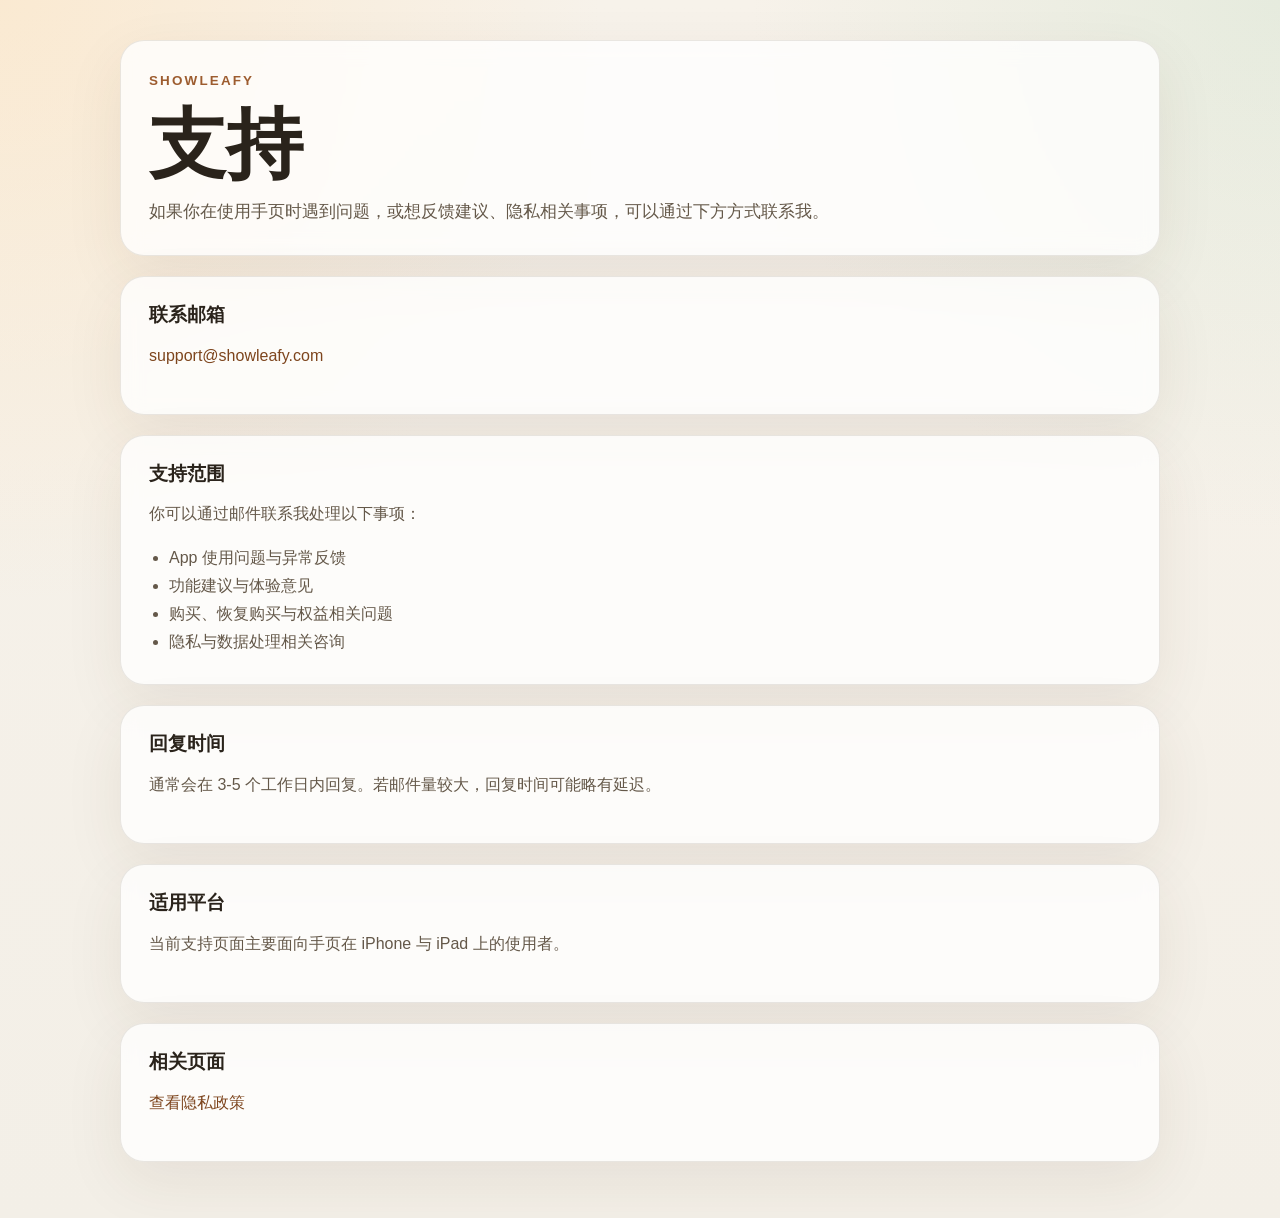
==== support/index.html @ 22d39939 "feat: add initial showleafy static site" ====
<!DOCTYPE html>
<html lang="zh-CN">
<head>
  <meta charset="UTF-8">
  <meta name="viewport" content="width=device-width, initial-scale=1.0">
  <title>支持 | 手页 Showleafy</title>
  <meta name="description" content="手页 Showleafy 的支持页面，包含联系邮箱、支持范围与常用链接。">
  <link rel="icon" href="data:,">
  <link rel="stylesheet" href="../styles.css">
</head>
<body>
  <main class="shell">
    <section class="card page-head">
      <p class="eyebrow"><a class="back-link" href="../">Showleafy</a></p>
      <h1>支持</h1>
      <p class="lead">
        如果你在使用手页时遇到问题，或想反馈建议、隐私相关事项，可以通过下方方式联系我。
      </p>
    </section>

    <section class="grid single">
      <article class="card">
        <h2>联系邮箱</h2>
        <p>
          <a href="mailto:support@showleafy.com">support@showleafy.com</a>
        </p>
      </article>

      <article class="card">
        <h2>支持范围</h2>
        <p>你可以通过邮件联系我处理以下事项：</p>
        <ul>
          <li>App 使用问题与异常反馈</li>
          <li>功能建议与体验意见</li>
          <li>购买、恢复购买与权益相关问题</li>
          <li>隐私与数据处理相关咨询</li>
        </ul>
      </article>

      <article class="card">
        <h2>回复时间</h2>
        <p>
          通常会在 3-5 个工作日内回复。若邮件量较大，回复时间可能略有延迟。
        </p>
      </article>

      <article class="card">
        <h2>适用平台</h2>
        <p>
          当前支持页面主要面向手页在 iPhone 与 iPad 上的使用者。
        </p>
      </article>

      <article class="card">
        <h2>相关页面</h2>
        <p>
          <a href="../privacy/">查看隐私政策</a>
        </p>
      </article>
    </section>
  </main>
</body>
</html>
---- styles.css ----
:root {
  --bg: #f3efe7;
  --surface: rgba(255, 255, 255, 0.78);
  --surface-border: rgba(83, 67, 46, 0.12);
  --text: #2a231b;
  --muted: #645849;
  --accent: #9d5c2f;
  --accent-strong: #7d451d;
  --shadow: 0 20px 60px rgba(72, 51, 27, 0.08);
  --radius: 24px;
}

* {
  box-sizing: border-box;
}

html {
  font-size: 16px;
}

body {
  margin: 0;
  min-height: 100vh;
  font-family: "PingFang SC", "Hiragino Sans GB", "Noto Sans CJK SC", sans-serif;
  color: var(--text);
  background:
    radial-gradient(circle at top left, rgba(255, 222, 176, 0.42), transparent 34%),
    radial-gradient(circle at top right, rgba(198, 222, 199, 0.35), transparent 30%),
    linear-gradient(180deg, #f7f2ea 0%, var(--bg) 100%);
}

a {
  color: var(--accent-strong);
  text-decoration: none;
}

a:hover {
  text-decoration: underline;
}

.shell {
  width: min(1040px, calc(100vw - 32px));
  margin: 0 auto;
  padding: 40px 0 56px;
}

.hero {
  margin-bottom: 20px;
}

.page-head {
  margin-bottom: 20px;
}

.card {
  background: var(--surface);
  border: 1px solid var(--surface-border);
  border-radius: var(--radius);
  box-shadow: var(--shadow);
  backdrop-filter: blur(10px);
  padding: 28px;
}

.grid {
  display: grid;
  gap: 20px;
  grid-template-columns: repeat(3, minmax(0, 1fr));
}

.grid.single {
  grid-template-columns: minmax(0, 1fr);
}

.eyebrow {
  margin: 0 0 10px;
  color: var(--accent);
  font-size: 0.84rem;
  font-weight: 700;
  letter-spacing: 0.16em;
  text-transform: uppercase;
}

h1,
h2 {
  margin: 0 0 12px;
  line-height: 1.08;
}

h1 {
  font-size: clamp(2.6rem, 6vw, 4.8rem);
}

h2 {
  font-size: 1.2rem;
}

p,
li {
  color: var(--muted);
  line-height: 1.75;
}

.lead {
  max-width: 720px;
  margin: 0;
  font-size: 1.05rem;
}

.meta {
  margin-top: 16px;
  font-size: 0.92rem;
}

.actions {
  display: flex;
  flex-wrap: wrap;
  gap: 12px;
  margin-top: 24px;
}

.button {
  display: inline-flex;
  align-items: center;
  justify-content: center;
  min-height: 46px;
  padding: 0 18px;
  border-radius: 999px;
  background: var(--accent);
  color: #fffaf3;
  font-weight: 600;
}

.button:hover {
  background: var(--accent-strong);
  text-decoration: none;
}

.button.secondary {
  background: transparent;
  border: 1px solid rgba(125, 69, 29, 0.18);
  color: var(--accent-strong);
}

.back-link {
  color: inherit;
}

ul {
  margin: 0;
  padding-left: 20px;
}

@media (max-width: 780px) {
  .shell {
    width: min(100vw - 24px, 700px);
    padding: 24px 0 36px;
  }

  .card {
    padding: 22px;
    border-radius: 20px;
  }

  .grid {
    grid-template-columns: 1fr;
  }
}
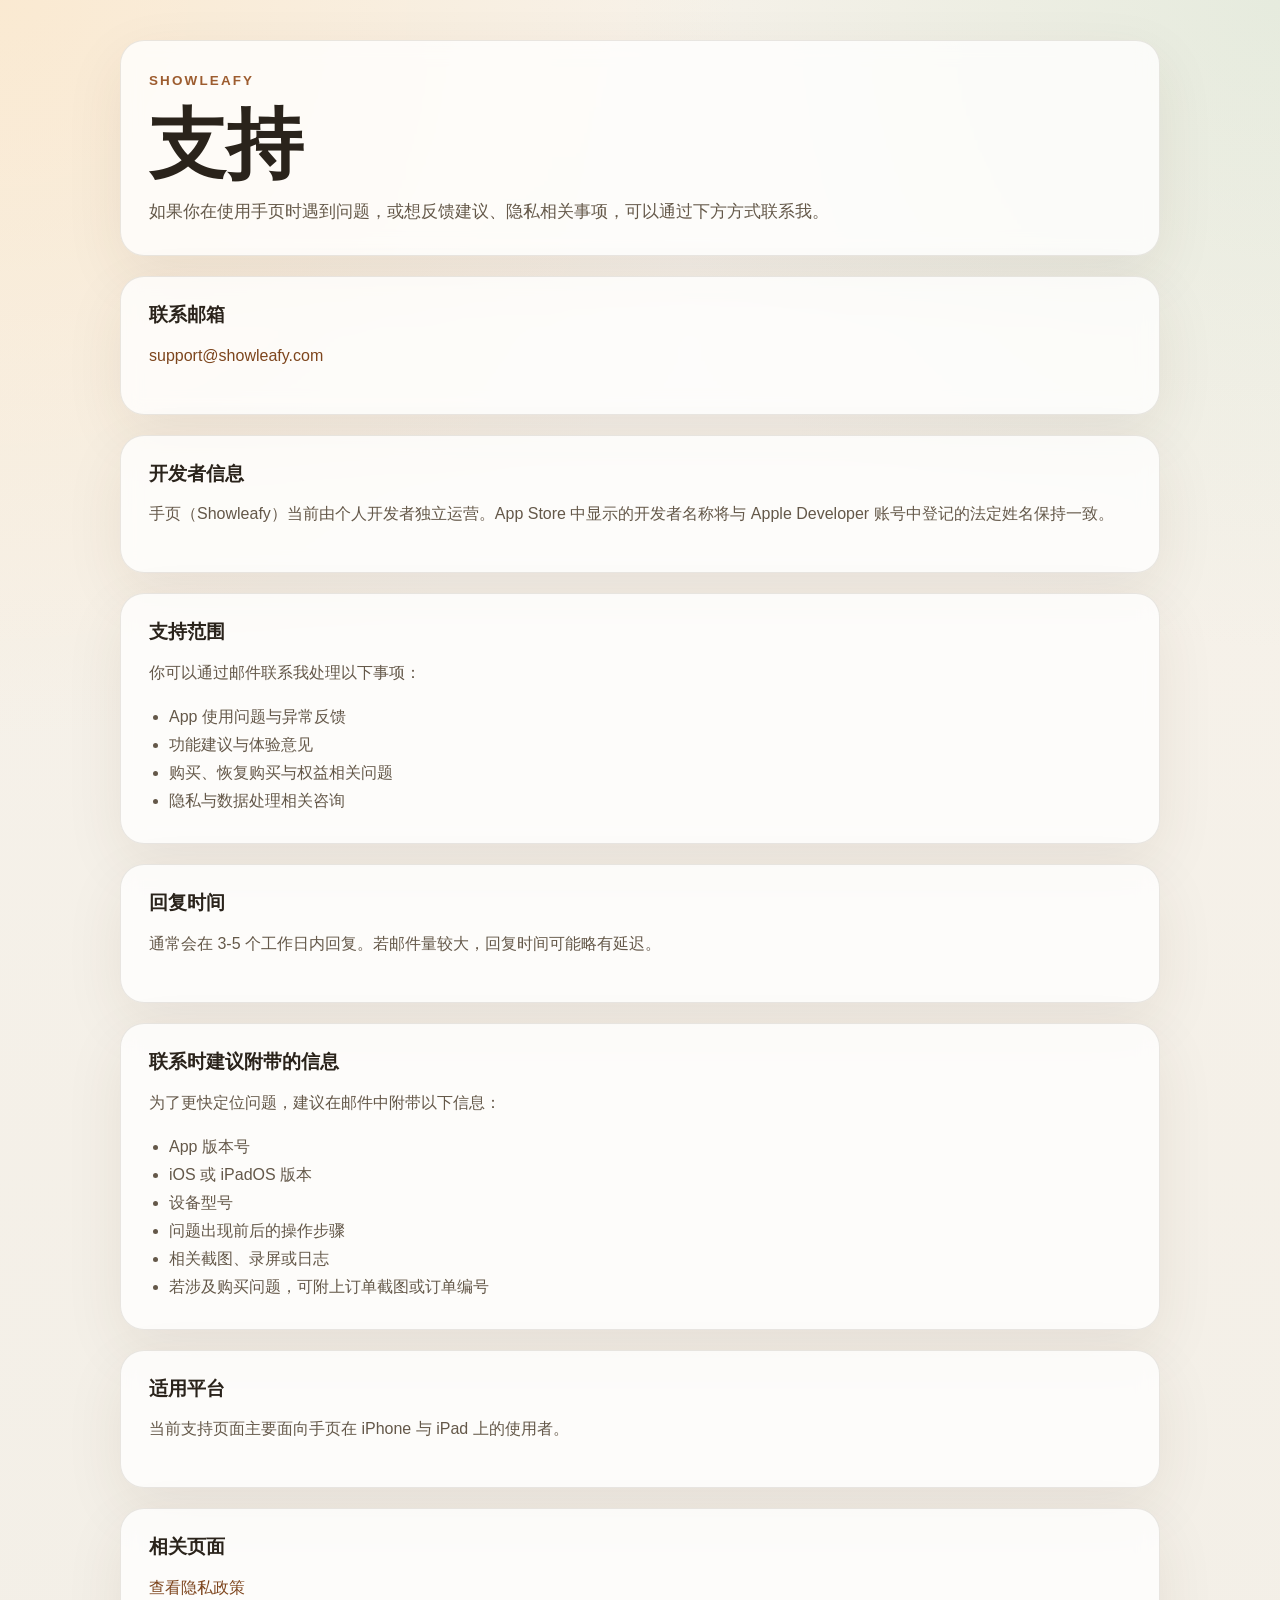
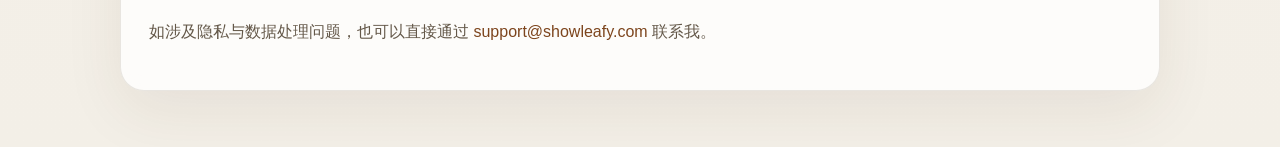
==== commit cda5c522: "docs: strengthen support and privacy pages" ====
--- a/support/index.html
+++ b/support/index.html
@@ -27,6 +27,14 @@
       </article>
 
       <article class="card">
+        <h2>开发者信息</h2>
+        <p>
+          手页（Showleafy）当前由个人开发者独立运营。App Store 中显示的开发者名称将与 Apple Developer
+          账号中登记的法定姓名保持一致。
+        </p>
+      </article>
+
+      <article class="card">
         <h2>支持范围</h2>
         <p>你可以通过邮件联系我处理以下事项：</p>
         <ul>
@@ -45,6 +53,19 @@
       </article>
 
       <article class="card">
+        <h2>联系时建议附带的信息</h2>
+        <p>为了更快定位问题，建议在邮件中附带以下信息：</p>
+        <ul>
+          <li>App 版本号</li>
+          <li>iOS 或 iPadOS 版本</li>
+          <li>设备型号</li>
+          <li>问题出现前后的操作步骤</li>
+          <li>相关截图、录屏或日志</li>
+          <li>若涉及购买问题，可附上订单截图或订单编号</li>
+        </ul>
+      </article>
+
+      <article class="card">
         <h2>适用平台</h2>
         <p>
           当前支持页面主要面向手页在 iPhone 与 iPad 上的使用者。
@@ -56,6 +77,11 @@
         <p>
           <a href="../privacy/">查看隐私政策</a>
         </p>
+        <p>
+          如涉及隐私与数据处理问题，也可以直接通过
+          <a href="mailto:support@showleafy.com">support@showleafy.com</a>
+          联系我。
+        </p>
       </article>
     </section>
   </main>
